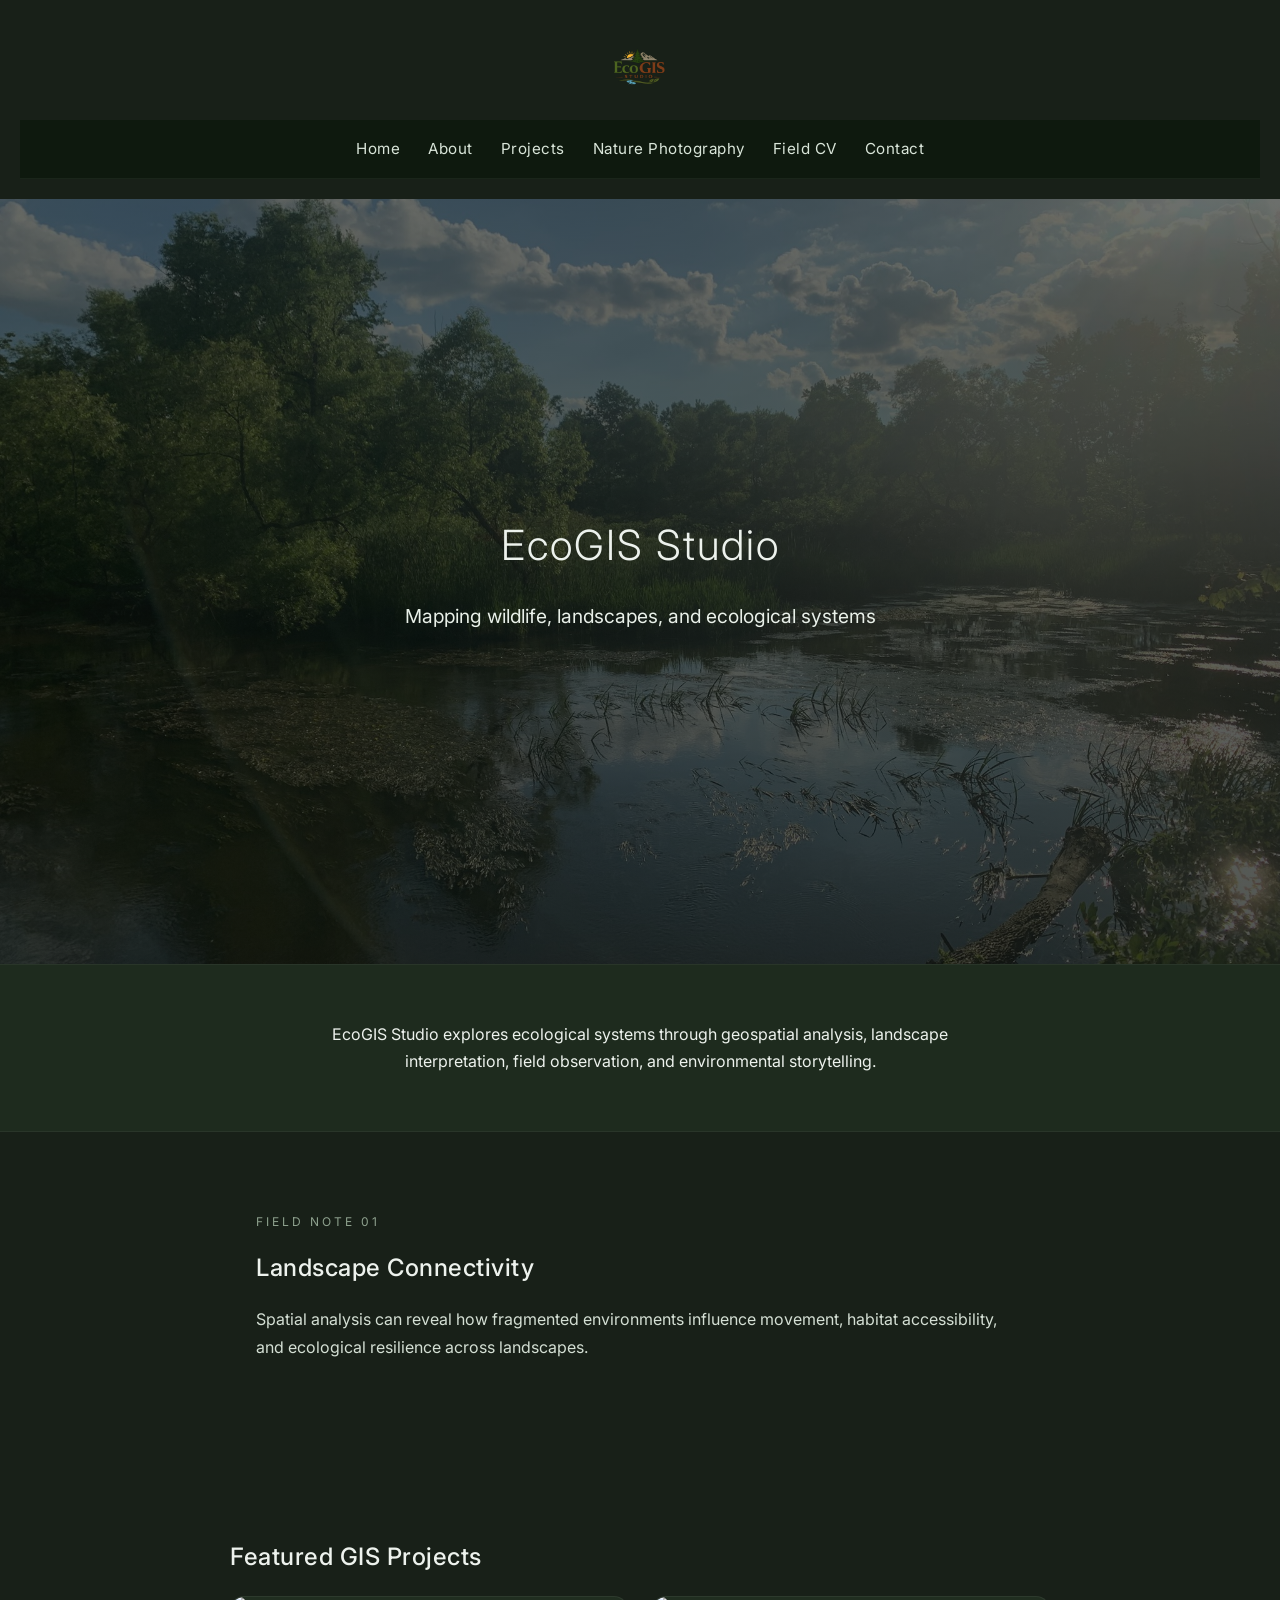
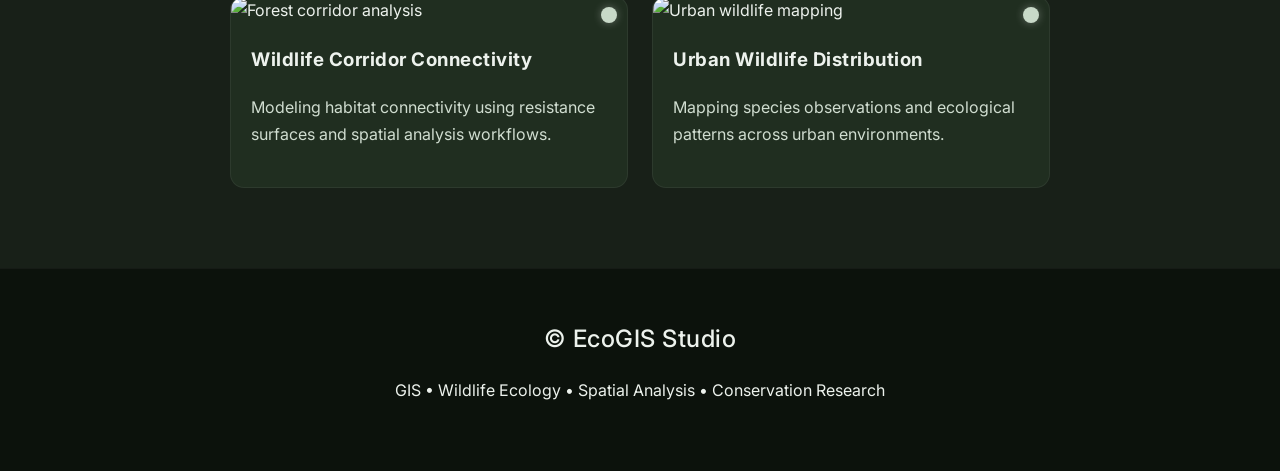
==== index.html @ 8c796510 "Update index.html" ====
<!DOCTYPE html>
  <meta charset="UTF-8">
  <meta name="viewport" content="width=device-width, initial-scale=1.0">
  <title>EcoGIS Studio | Victoria Carbone</title>

  <link rel="stylesheet" href="style.css">
  <link href="https://fonts.googleapis.com/css2?family=Inter:wght@300;400;500;600&display=swap" rel="stylesheet">
</head>

<body>

<header class="site-header">

  <!-- LOGO -->
 <div class="logo-image">
  <img src="images/EcoGIS Logo.png" alt="EcoGIS Studio Logo">
</div>

  <!-- NAVIGATION -->
  <nav class="nav">
    <a href="index.html">Home</a>
    <a href="about.html">About</a>
    <a href="projects.html">Projects</a>
    <a href="photography.html">Nature Photography</a>
    <a href="resume.html">Field CV</a>
    <a href="contact.html">Contact</a>
  </nav>

</header>

<!-- HERO -->
<section class="hero">

  <div class="hero-overlay">

    <div class="logo-text">
      EcoGIS <span>Studio</span>
    </div>

    <p class="tagline">
      Mapping wildlife, landscapes, and ecological systems
    </p>

  </div>

</section>

<!-- MISSION -->
<section class="mission-banner reveal">

  <p>
    EcoGIS Studio explores ecological systems through geospatial analysis,
    landscape interpretation, field observation, and environmental storytelling.
  </p>

</section>

<!-- FIELD NOTES -->
<section class="field-journal reveal">

  <div class="journal-label">FIELD NOTE 01</div>

  <h2>Landscape Connectivity</h2>

  <p>
    Spatial analysis can reveal how fragmented environments influence movement,
    habitat accessibility, and ecological resilience across landscapes.
  </p>

</section>

<!-- PROJECTS -->
<section class="section reveal">

  <h2>Featured GIS Projects</h2>

  <div class="grid">

    <a href="corridor-analysis.html" class="project-link">

      <div class="card pinned-card">

        <img src="https://images.unsplash.com/photo-1506744038136-46273834b3fb"
             alt="Forest corridor analysis">

        <div class="pin"></div>

        <h3>Wildlife Corridor Connectivity</h3>

        <p>
          Modeling habitat connectivity using resistance surfaces and spatial analysis workflows.
        </p>

      </div>

    </a>

    <a href="urban-wildlife.html" class="project-link">

      <div class="card pinned-card">

        <img src="https://images.unsplash.com/photo-1441974231531-c6227db76b6e"
             alt="Urban wildlife mapping">

        <div class="pin"></div>

        <h3>Urban Wildlife Distribution</h3>

        <p>
          Mapping species observations and ecological patterns across urban environments.
        </p>

      </div>

    </a>

  </div>

</section>


<!-- FOOTER -->
<footer class="footer">

  <h2>© EcoGIS Studio</h2>

  <p>
    GIS • Wildlife Ecology • Spatial Analysis • Conservation Research
  </p>

</footer>

<!-- LIGHTBOX -->
<div id="lightbox" class="lightbox">
  <span class="lightbox-close">&times;</span>
  <img class="lightbox-img" src="" alt="Expanded view">
</div>
  
<script src="script.js"></script>

</body>
</html>
---- style.css ----
/* =====================================
   ECOGIS STUDIO V3
   FIELD JOURNAL AESTHETIC
   ===================================== */

body {
  margin: 0;
  font-family: "Inter", sans-serif;
  color: #edf2ed;
  line-height: 1.7;
  background: #182018;
  position: relative;
}

/* TOPO OVERLAY */
body::before {
  content: "";
  position: fixed;
  inset: 0;

  background-image:
    url("https://www.transparenttextures.com/patterns/topography.png"),
    url("https://www.transparenttextures.com/patterns/paper-fibers.png");

  opacity: 0.10;
  pointer-events: none;
  z-index: -1;
}

.site-header {
  text-align: center;
  padding: 20px;
}

.logo-image {
  display: flex;
  justify-content: center;
  align-items: center;
  margin: 10px 0;
}

.logo-image img {
  height: 80px;
  width: auto;
  display: block;
}

.logo-text {
  font-size: 2.6rem;
  letter-spacing: 2px;
  font-weight: 300;
}

.logo span {
  font-weight: 600;
  color: #b7d3b0;
}

/* TYPOGRAPHY */
h1, h2, h3 {
  letter-spacing: 0.5px;
  margin-top: 0; 
}

h1 {
  font-weight: 600;
}

h2 {
  font-weight: 500;
  margin-bottom: 18px;
}

/* NAVIGATION */
.nav {
  position: sticky;
  top: 0;
  z-index: 1000;

  display: flex;
  justify-content: center;
  gap: 28px;

  padding: 16px;

  background: rgba(15, 25, 15, 0.92);
  backdrop-filter: blur(8px);

  border-bottom: 1px solid rgba(255,255,255,0.05);
}

.nav a {
  text-decoration: none;
  color: #d9e5d9;
  font-size: 0.95rem;
  letter-spacing: 0.5px;
}

.nav a:hover {
  color: #b7d3b0;
}

/* HERO */
.hero {
  height: 85vh;

  background:
    linear-gradient(rgba(10,15,10,0.6), rgba(10,15,10,0.7)),
    url('images/background-scenery.JPEG') center/cover no-repeat;

  display: flex;
  align-items: center;
  justify-content: center;
  text-align: center;
}

.hero-overlay {
  max-width: 800px;
  padding: 30px;
}

.tagline {
  font-size: 1.2rem;
  color: #e9f0e9;
}

.subtag {
  color: #aebdae;
  font-size: 0.95rem;
  margin-top: 12px;
}

/* MISSION */
.mission-banner {
  background: rgba(35,50,35,0.65);
  padding: 40px 22%;
  text-align: center;

  border-top: 1px solid rgba(255,255,255,0.05);
  border-bottom: 1px solid rgba(255,255,255,0.05);
  }

/* FIELD JOURNAL */
.field-journal {
  padding: 80px 20%;
  position: relative;
}

.journal-label {
  color: #8ea18e;
  letter-spacing: 3px;
  font-size: 0.75rem;
  margin-bottom: 15px;
}

.field-journal p {
  color: #d4dfd4;
  max-width: 800px;
}

/* SECTIONS */
.section,
.gallery-section {
  padding: 80px 18%;
}

.gallery-overlay h3 {
  margin-bottom: 10px;
  font-size: 1.2rem;
}

.gallery-overlay p {
  font-size: 0.95rem;
  line-height: 1.5;
  max-width: 260px;
}

/* GRID */
.grid {
  display: grid;
  grid-template-columns: repeat(auto-fit, minmax(280px, 1fr));
  gap: 24px;
}

/* PROJECT CARDS */
.project-link {
  text-decoration: none;
  color: inherit;
}

.pinned-card {
  position: relative;
}

.pin {
  position: absolute;
  width: 16px;
  height: 16px;
  border-radius: 50%;

  background: #c8d9c8;

  top: 10px;
  right: 10px;

  box-shadow: 0 0 8px rgba(255,255,255,0.3);
}

.card {
  background: rgba(34,48,34,0.92);
  border: 1px solid rgba(255,255,255,0.06);
  border-radius: 14px;
  overflow: hidden;

  transition:
    transform 0.3s ease,
    box-shadow 0.3s ease;
}

.card:hover {
  transform: translateY(-6px);
  box-shadow: 0 10px 25px rgba(0,0,0,0.25);
}

.card img {
  width: 100%;
  height: 220px;
  object-fit: cover;
  
  transition: transform 0.4s ease;
}

.card:hover img {
  transform: scale(1.04);
}

.card h3,
.card p {
  padding-left: 20px;
  padding-right: 20px;
}

.card h3 {
  margin-top: 20px;
}

.card p {
  padding-bottom: 22px;
  color: #d0ddd0;
}

/* STORYMAP */
.storymap-frame {
  background: rgba(34,48,34,0.9);
  padding: 18px;
  border-radius: 14px;
  border: 1px solid rgba(255,255,255,0.05);
}

.storymap-frame iframe {
  border-radius: 10px;
}

/* GALLERY */
.gallery-item {
  position: relative;
  display: block;
  border-radius: 12px;
  overflow: hidden;
  text-decoration: none;
  color: white;
  box-shadow: 0 4px 16px rgba(0,0,0,0.15);
  transition: transform 0.2s ease;
}

.gallery-item:hover {
  transform: translateY(-4px);
}

.gallery-item img {
  width: 100%;
  height: 250px;
  object-fit: cover;
  display: block;
}

.gallery-overlay {
  position: absolute;
  bottom: 0;
  left: 0;
  right: 0;

  background: linear-gradient(
    to top,
    rgba(0,0,0,0.85),
    rgba(0,0,0,0.2),
    transparent
  );

  padding: 16px;
}

.gallery-overlay h3 {
  margin: 0 0 6px;
  font-size: 1.1rem;
}

.gallery-overlay p {
  margin: 0;
  font-size: 0.9rem;
  opacity: 0.9;
}

.gallery-tag {
  position: absolute;
  top: 12px;
  left: 12px;
  background: rgba(0,0,0,0.6);
  color: white;
  padding: 4px 8px;
  border-radius: 6px;
  font-size: 0.75rem;
  z-index: 2;
}

.photo-grid {
  display: grid;
  grid-template-columns: repeat(auto-fit, minmax(220px, 1fr));
  gap: 12px;
}

.photo-grid img {
  width: 100%;
  height: 220px;
  object-fit: cover;
  border-radius: 10px;
}

.carousel-wrapper {
  position: relative;
  display: flex;
  align-items: center;
}

.carousel {
  display: flex;
  overflow-x: auto;
  scroll-behavior: smooth;
  gap: 10px;
  padding: 10px;
}

.carousel img {
  flex: 0 0 auto;
  width: 300px;
  height: 220px;
  object-fit: cover;
  border-radius: 10px;
}

.carousel::-webkit-scrollbar {
  display: none;
}

.carousel-btn {
  background: rgba(0,0,0,0.5);
  color: white;
  border: none;
  font-size: 24px;
  cursor: pointer;
  padding: 10px;
  border-radius: 50%;
}

.lightbox {
  position: fixed;
  top: 0;
  left: 0;

  width: 100%;
  height: 100%;

  background: rgba(0,0,0,0.85);

  display: none;
  align-items: center;
  justify-content: center;

  z-index: 9999;
}

.lightbox.active {
  display: flex;
}

.lightbox-img {
  max-width: 90%;
  max-height: 85%;
  border-radius: 10px;
  box-shadow: 0 10px 30px rgba(0,0,0,0.5);
}

.lightbox-close {
  position: absolute;
  top: 20px;
  right: 30px;

  font-size: 32px;
  color: white;
  cursor: pointer;

  user-select: none;
}

/* FOOTER */
.footer {
  padding: 50px;
  text-align: center;
  background: rgba(12,18,12,0.95);
  border-top: 1px solid rgba(255,255,255,0.04);
}

/* REVEAL ANIMATIONS */
.reveal {
  opacity: 0;
  transform: translateY(40px);
  transition:
    opacity 0.9s ease,
    transform 0.9s ease;
}

.reveal.active {
  opacity: 1;
  transform: translateY(0);
}

/* RESPONSIVE */
@media (max-width: 900px) {

  .section,
  .gallery-section,
  .field-journal {
    padding: 60px 10%;
  }

  .mission-banner {
    padding: 35px 10%;
  }

  .logo-main {
    font-size: 2.3rem;
  }

  .hero {
    height: 75vh;
  }
}

@media (max-width: 600px) {

  .nav {
    flex-wrap: wrap;
    gap: 12px;
  }

  .logo-wrap {
    flex-direction: column;
  }

  .logo-main {
    font-size: 2rem;
  }

  .section,
  .gallery-section,
  .field-journal {
    padding: 50px 7%;
  }

  .hero {
    height: 70vh;
  }

  .gallery-item img,
  .card img {
    height: 220px;
  }
}
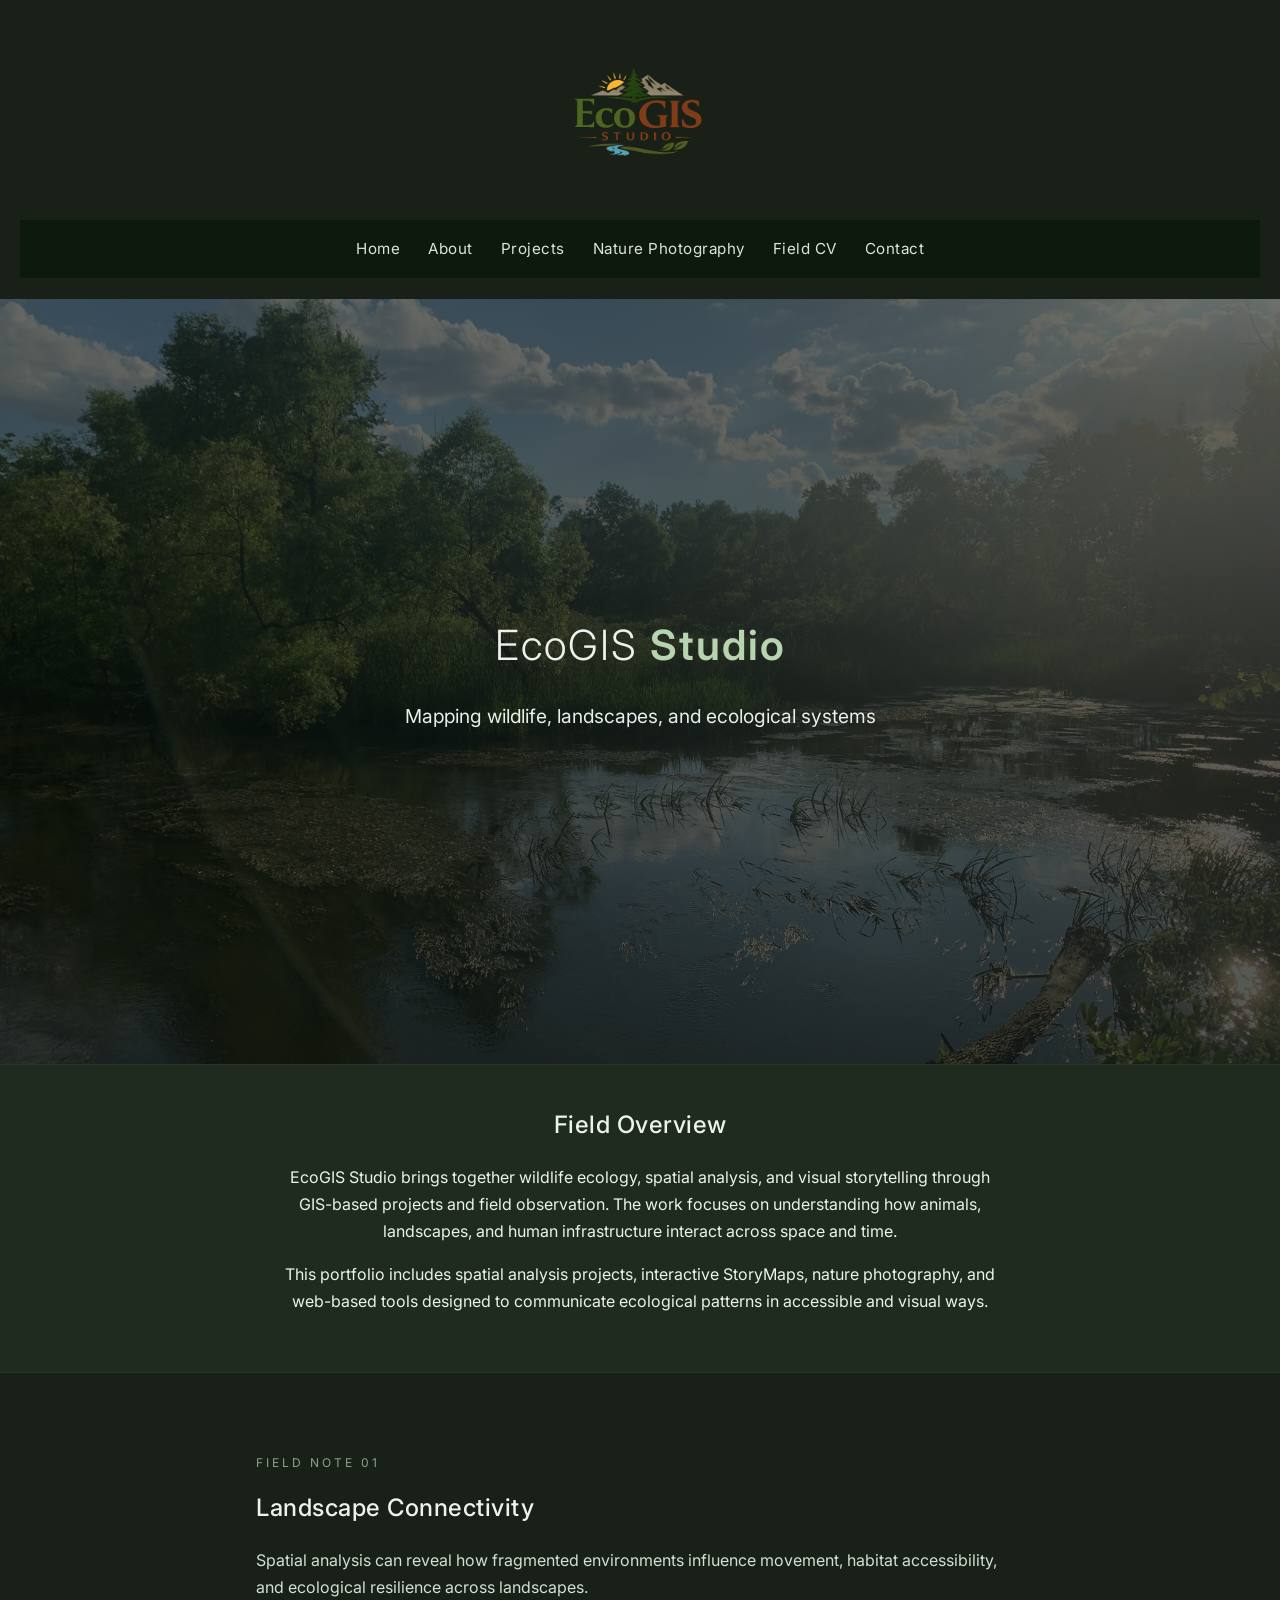
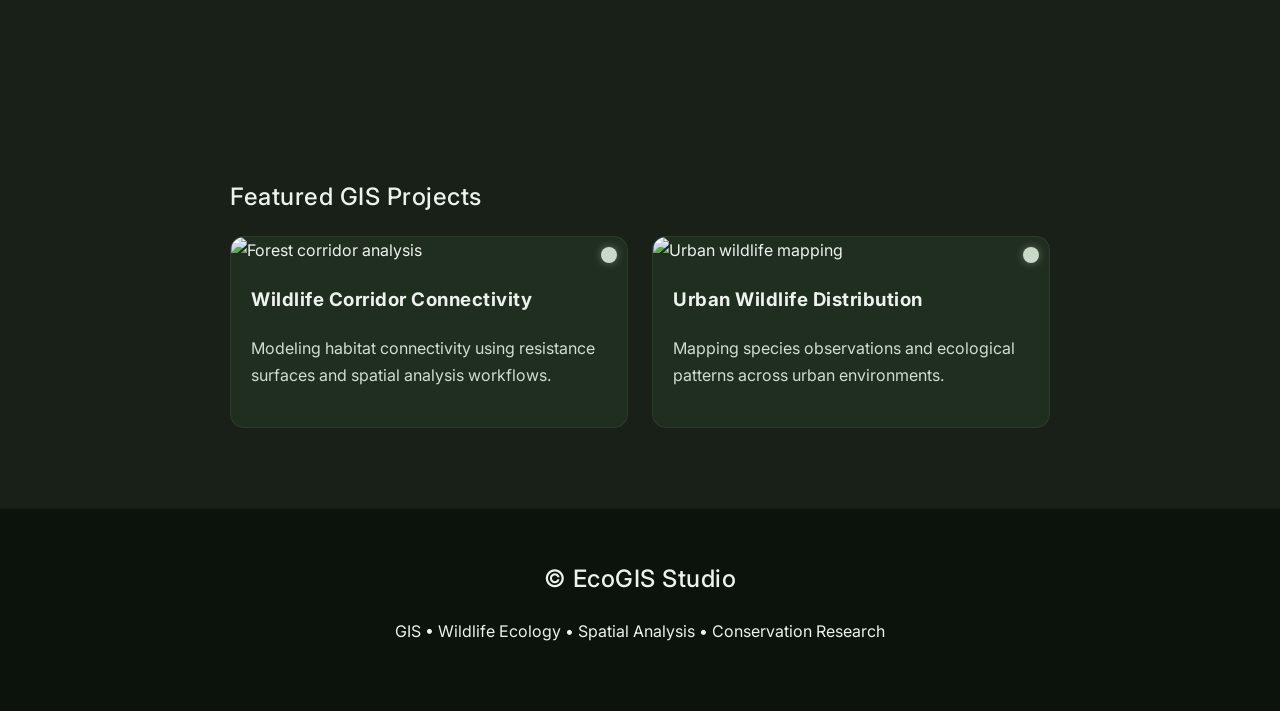
==== commit 34264576: "Update index.html" ====
--- a/index.html
+++ b/index.html
@@ -48,9 +48,14 @@
 <!-- MISSION -->
 <section class="mission-banner reveal">
 
-  <p>
-    EcoGIS Studio explores ecological systems through geospatial analysis,
-    landscape interpretation, field observation, and environmental storytelling.
+  <h2>Field Overview</h2>
+
+  <p class="page-intro">
+    EcoGIS Studio brings together wildlife ecology, spatial analysis, and visual storytelling through GIS-based projects and field observation. The work focuses on understanding how animals, landscapes, and human infrastructure interact across space and time.
+  </p>
+
+  <p class="page-intro">
+    This portfolio includes spatial analysis projects, interactive StoryMaps, nature photography, and web-based tools designed to communicate ecological patterns in accessible and visual ways.
   </p>
 
 </section>
--- a/style.css
+++ b/style.css
@@ -36,13 +36,16 @@
   display: flex;
   justify-content: center;
   align-items: center;
-  margin: 10px 0;
+  margin: 0;
+  padding: 0;
 }
 
 .logo-image img {
-  height: 80px;
+  height: 200px;
   width: auto;
   display: block;
+  margin: 0;
+  padding: 0;
 }
 
 .logo-text {
@@ -51,7 +54,7 @@
   font-weight: 300;
 }
 
-.logo span {
+.logo-text span {
   font-weight: 600;
   color: #b7d3b0;
 }
@@ -122,12 +125,6 @@
 .tagline {
   font-size: 1.2rem;
   color: #e9f0e9;
-}
-
-.subtag {
-  color: #aebdae;
-  font-size: 0.95rem;
-  margin-top: 12px;
 }
 
 /* MISSION */
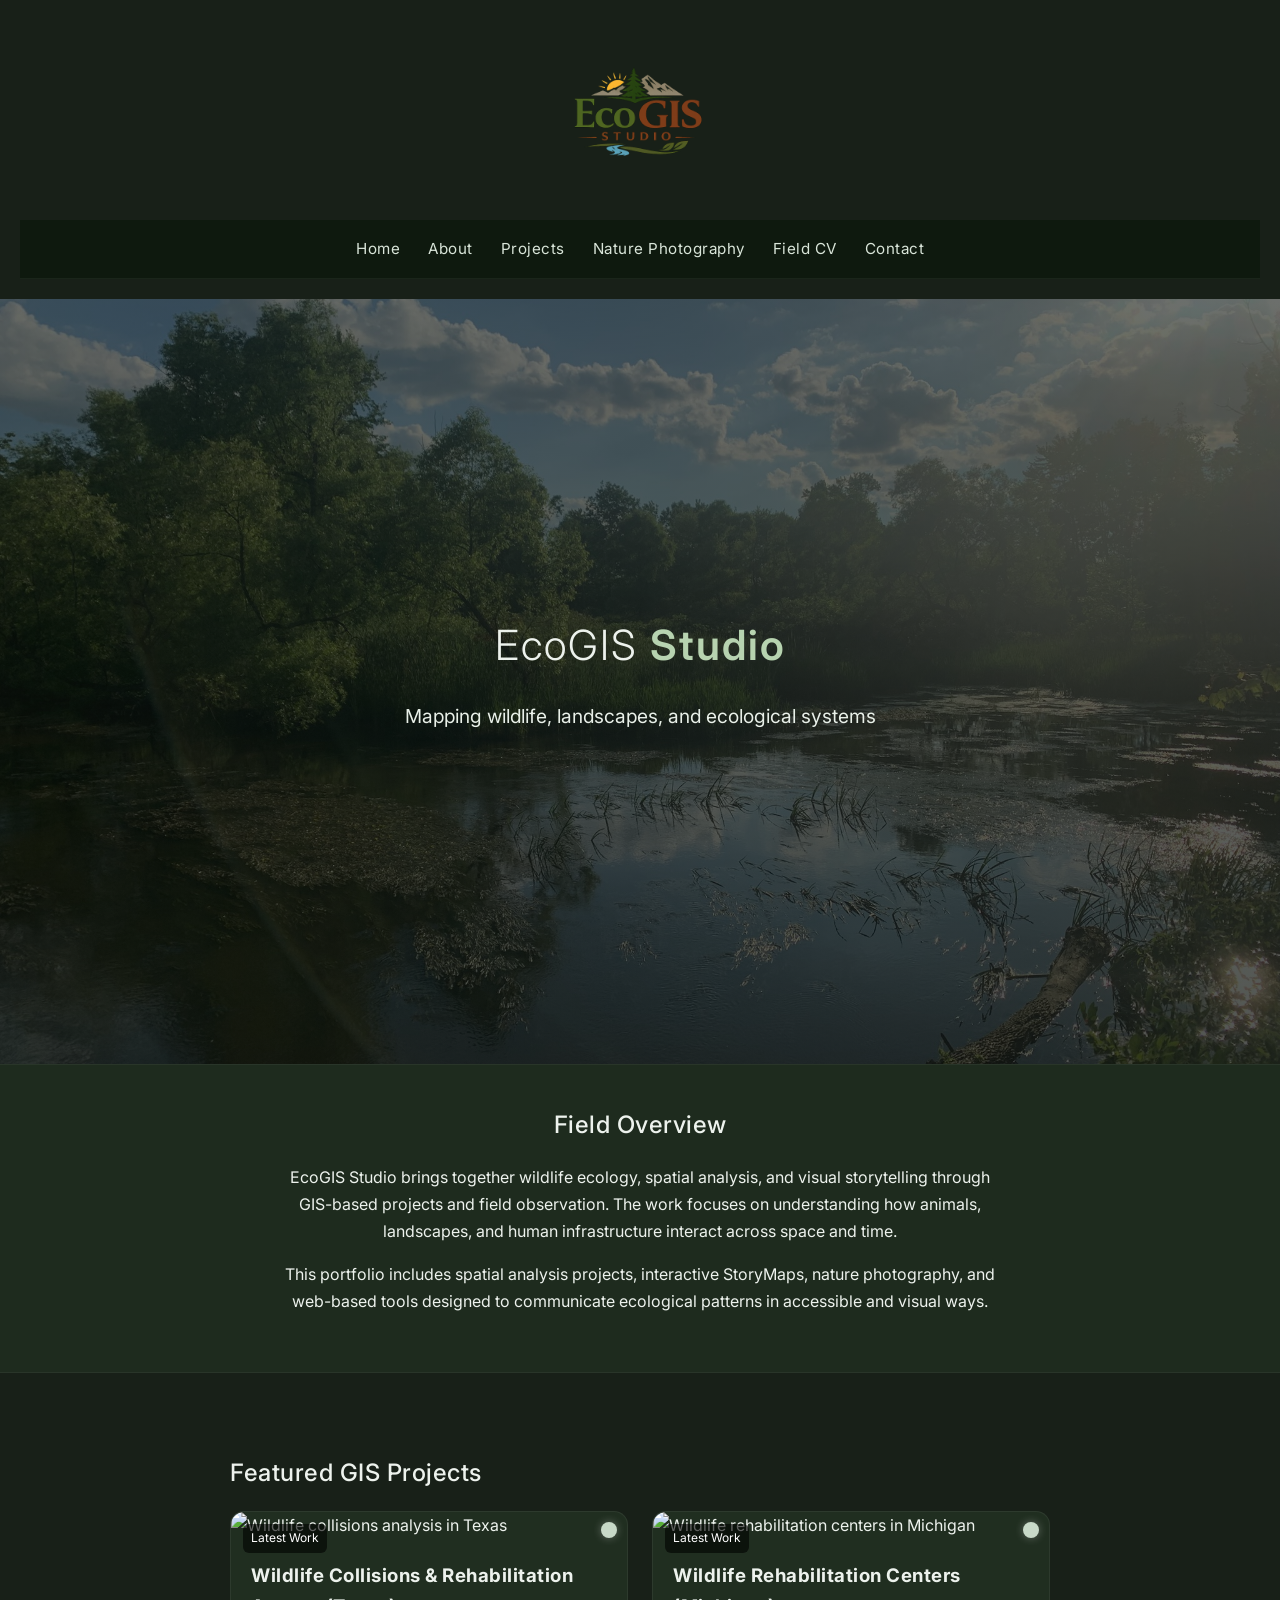
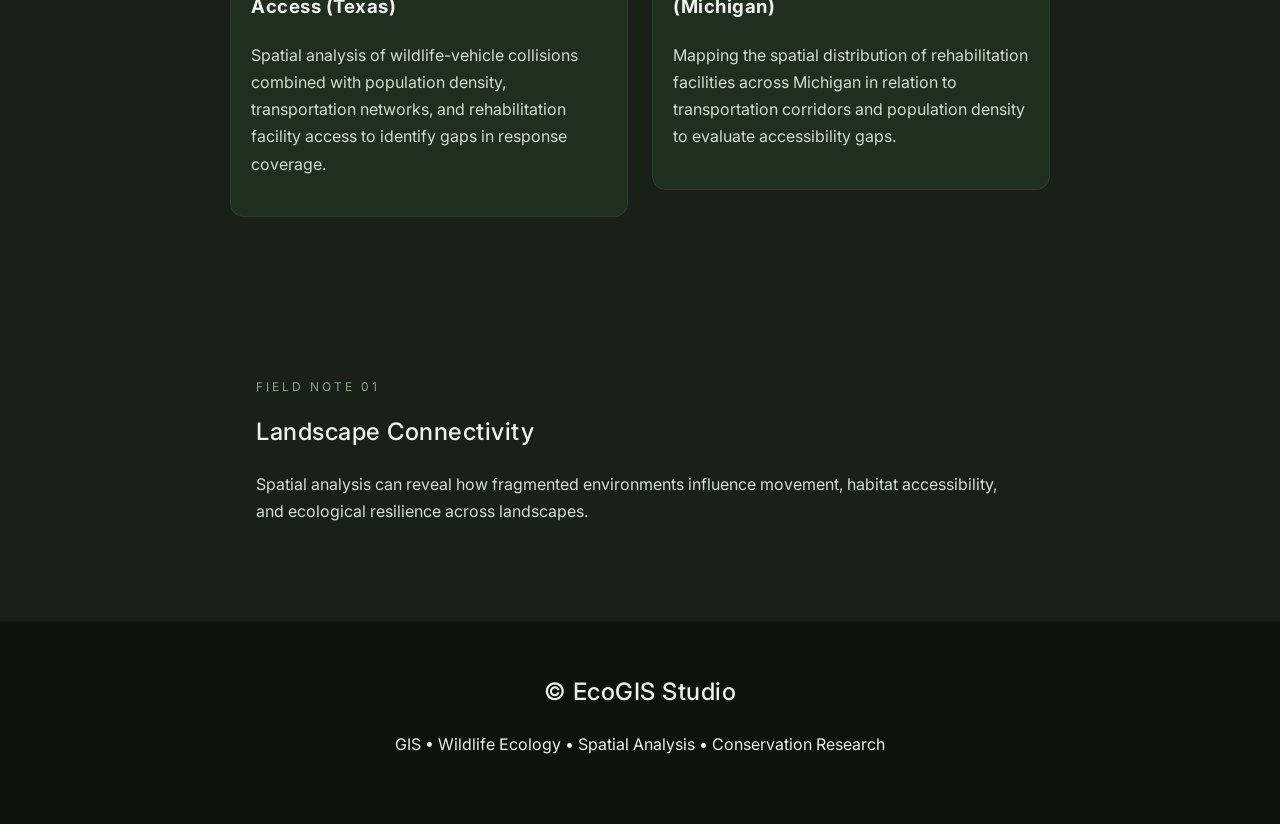
==== commit 0790ec0e: "Update index.html" ====
--- a/index.html
+++ b/index.html
@@ -60,6 +60,63 @@
 
 </section>
 
+<!-- PROJECTS -->
+<section class="section reveal">
+
+  <h2>Featured GIS Projects</h2>
+
+  <div class="grid">
+
+    <!-- TEXAS WILDLIFE COLLISIONS -->
+    <a href="texas-wildlife-collisions.html" class="project-link">
+
+      <div class="card pinned-card">
+
+        <img src="images/texas-collisions-thumb.jpg"
+             alt="Wildlife collisions analysis in Texas">
+
+        <div class="gallery-tag">Latest Work</div>
+
+        <div class="pin"></div>
+
+        <h3>Wildlife Collisions & Rehabilitation Access (Texas)</h3>
+
+        <p>
+          Spatial analysis of wildlife-vehicle collisions combined with population density,
+          transportation networks, and rehabilitation facility access to identify gaps in response coverage.
+        </p>
+
+      </div>
+
+    </a>
+
+    <!-- MICHIGAN REHAB CENTERS -->
+    <a href="michigan-wildlife-rehab.html" class="project-link">
+
+      <div class="card pinned-card">
+
+        <img src="images/michigan-rehab-thumb.jpg"
+             alt="Wildlife rehabilitation centers in Michigan">
+        
+        <div class="gallery-tag">Latest Work</div>
+
+        <div class="pin"></div>
+
+        <h3>Wildlife Rehabilitation Centers (Michigan)</h3>
+
+        <p>
+          Mapping the spatial distribution of rehabilitation facilities across Michigan
+          in relation to transportation corridors and population density to evaluate accessibility gaps.
+        </p>
+
+      </div>
+
+    </a>
+
+  </div>
+
+</section>
+
 <!-- FIELD NOTES -->
 <section class="field-journal reveal">
 
@@ -73,56 +130,6 @@
   </p>
 
 </section>
-
-<!-- PROJECTS -->
-<section class="section reveal">
-
-  <h2>Featured GIS Projects</h2>
-
-  <div class="grid">
-
-    <a href="corridor-analysis.html" class="project-link">
-
-      <div class="card pinned-card">
-
-        <img src="https://images.unsplash.com/photo-1506744038136-46273834b3fb"
-             alt="Forest corridor analysis">
-
-        <div class="pin"></div>
-
-        <h3>Wildlife Corridor Connectivity</h3>
-
-        <p>
-          Modeling habitat connectivity using resistance surfaces and spatial analysis workflows.
-        </p>
-
-      </div>
-
-    </a>
-
-    <a href="urban-wildlife.html" class="project-link">
-
-      <div class="card pinned-card">
-
-        <img src="https://images.unsplash.com/photo-1441974231531-c6227db76b6e"
-             alt="Urban wildlife mapping">
-
-        <div class="pin"></div>
-
-        <h3>Urban Wildlife Distribution</h3>
-
-        <p>
-          Mapping species observations and ecological patterns across urban environments.
-        </p>
-
-      </div>
-
-    </a>
-
-  </div>
-
-</section>
-
 
 <!-- FOOTER -->
 <footer class="footer">
--- a/style.css
+++ b/style.css
@@ -369,6 +369,29 @@
   border-radius: 50%;
 }
 
+.contact-card {
+  max-width: 700px;
+  margin: 0 auto;
+
+  background: rgba(34,48,34,0.85);
+
+  border: 1px solid rgba(255,255,255,0.06);
+  border-radius: 14px;
+
+  padding: 30px;
+
+  text-align: center;
+}
+
+.contact-card a {
+  color: #b7d3b0;
+  text-decoration: none;
+}
+
+.contact-card a:hover {
+  color: #dcead8;
+}
+
 .lightbox {
   position: fixed;
   top: 0;
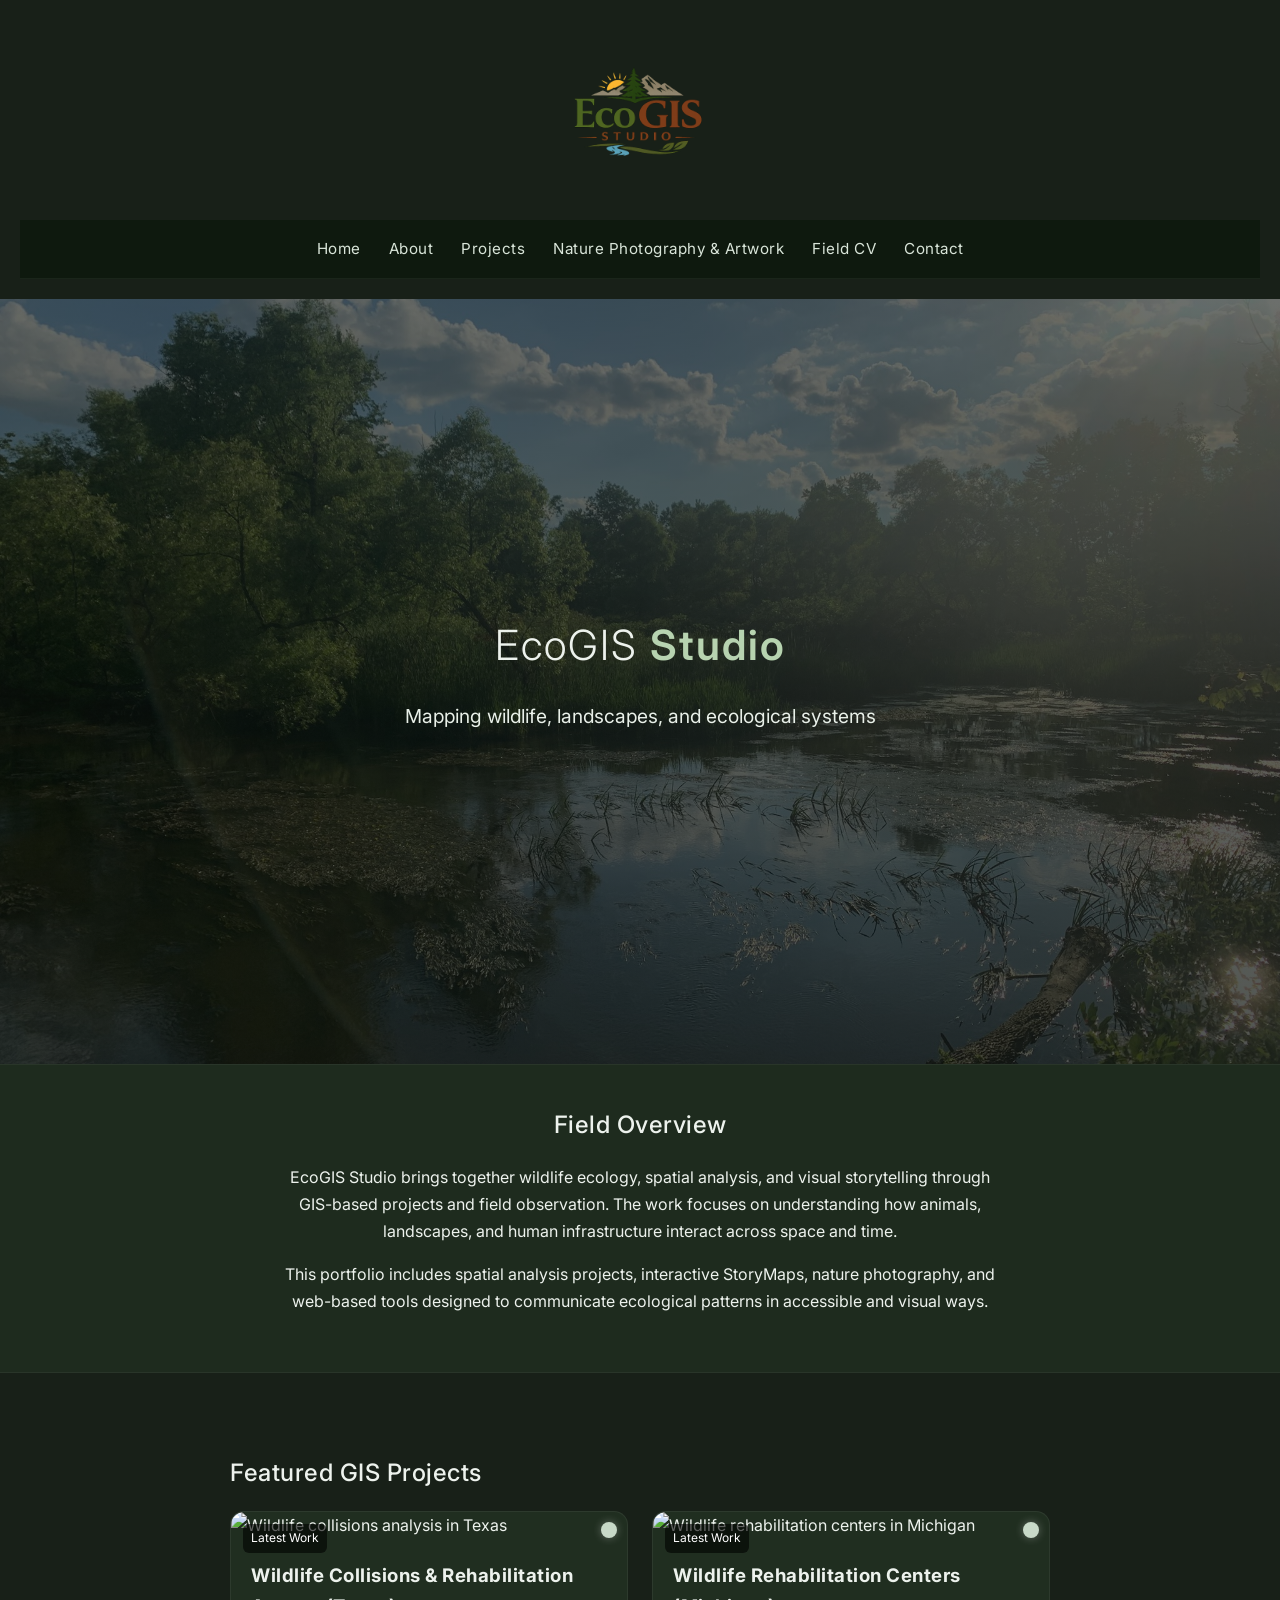
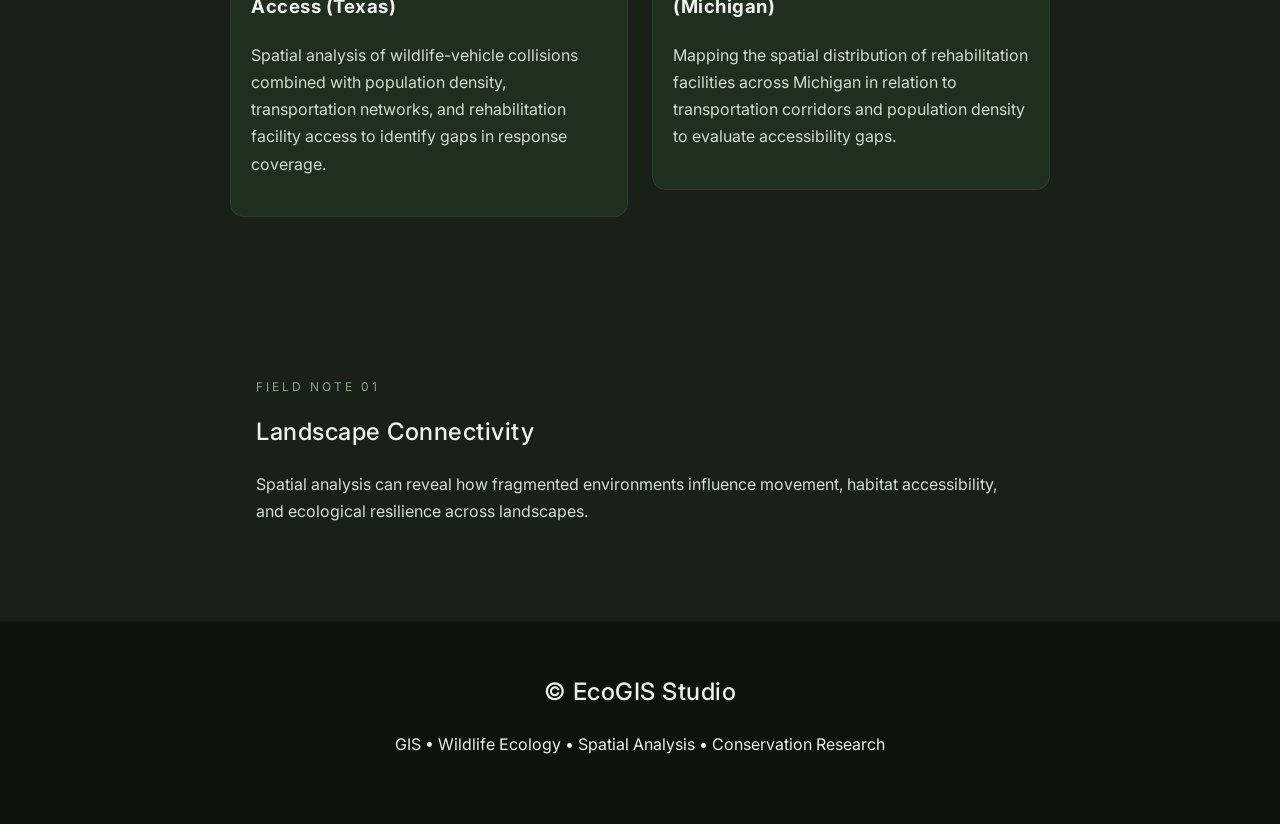
==== commit 364ff713: "Update index.html" ====
--- a/index.html
+++ b/index.html
@@ -21,7 +21,7 @@
     <a href="index.html">Home</a>
     <a href="about.html">About</a>
     <a href="projects.html">Projects</a>
-    <a href="photography.html">Nature Photography</a>
+    <a href="photography-art.html">Nature Photography & Artwork</a>
     <a href="resume.html">Field CV</a>
     <a href="contact.html">Contact</a>
   </nav>
--- a/style.css
+++ b/style.css
@@ -172,6 +172,40 @@
   max-width: 260px;
 }
 
+
+.about-intro {
+  display: flex;
+  justify-content: center;
+  margin-top: 40px;
+}
+
+.about-photo img {
+  width: 220px;
+  height: 220px;
+  object-fit: cover;
+  border-radius: 50%;
+
+  border: 2px solid rgba(183, 211, 176, 0.5);
+  box-shadow: 0 10px 25px rgba(0,0,0,0.4);
+}
+
+.profile-layout {
+  display: flex;
+  justify-content: center;
+  gap: 60px;
+  padding: 40px 18%;
+}
+
+.profile-text {
+  max-width: 800px;
+}
+
+@media (max-width: 900px) {
+  .profile-layout {
+    flex-direction: column;
+    padding: 40px 10%;
+  }
+}
 /* GRID */
 .grid {
   display: grid;
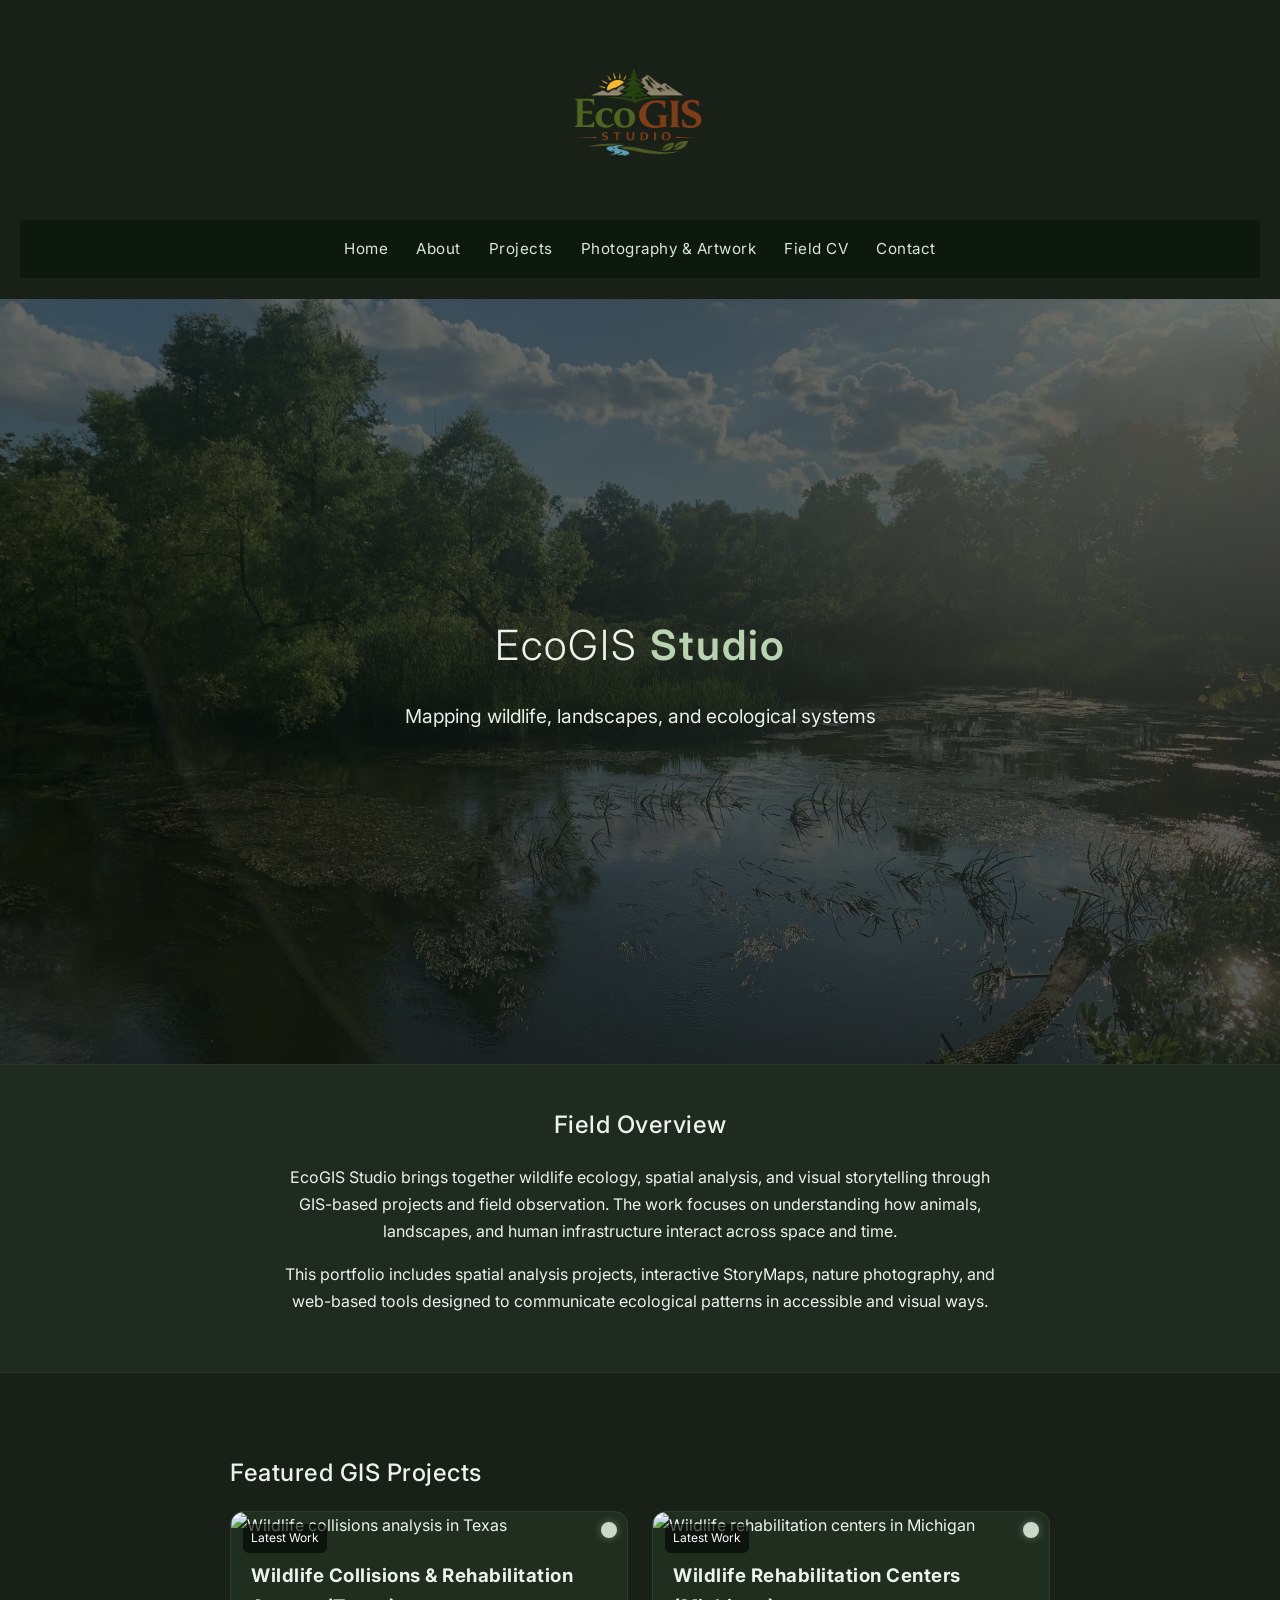
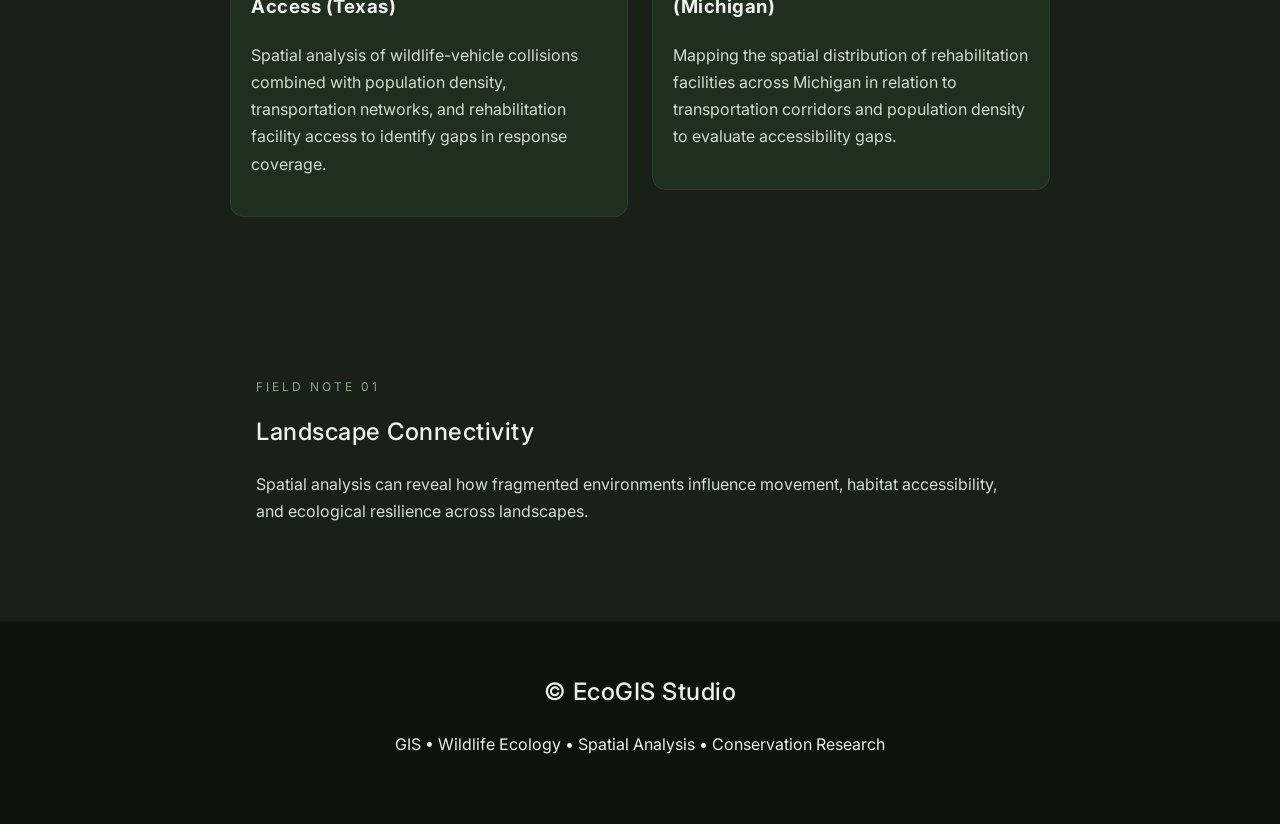
==== commit 3feaa7bf: "Update index.html" ====
--- a/index.html
+++ b/index.html
@@ -21,7 +21,7 @@
     <a href="index.html">Home</a>
     <a href="about.html">About</a>
     <a href="projects.html">Projects</a>
-    <a href="photography-art.html">Nature Photography & Artwork</a>
+    <a href="photography-art.html">Photography & Artwork</a>
     <a href="resume.html">Field CV</a>
     <a href="contact.html">Contact</a>
   </nav>
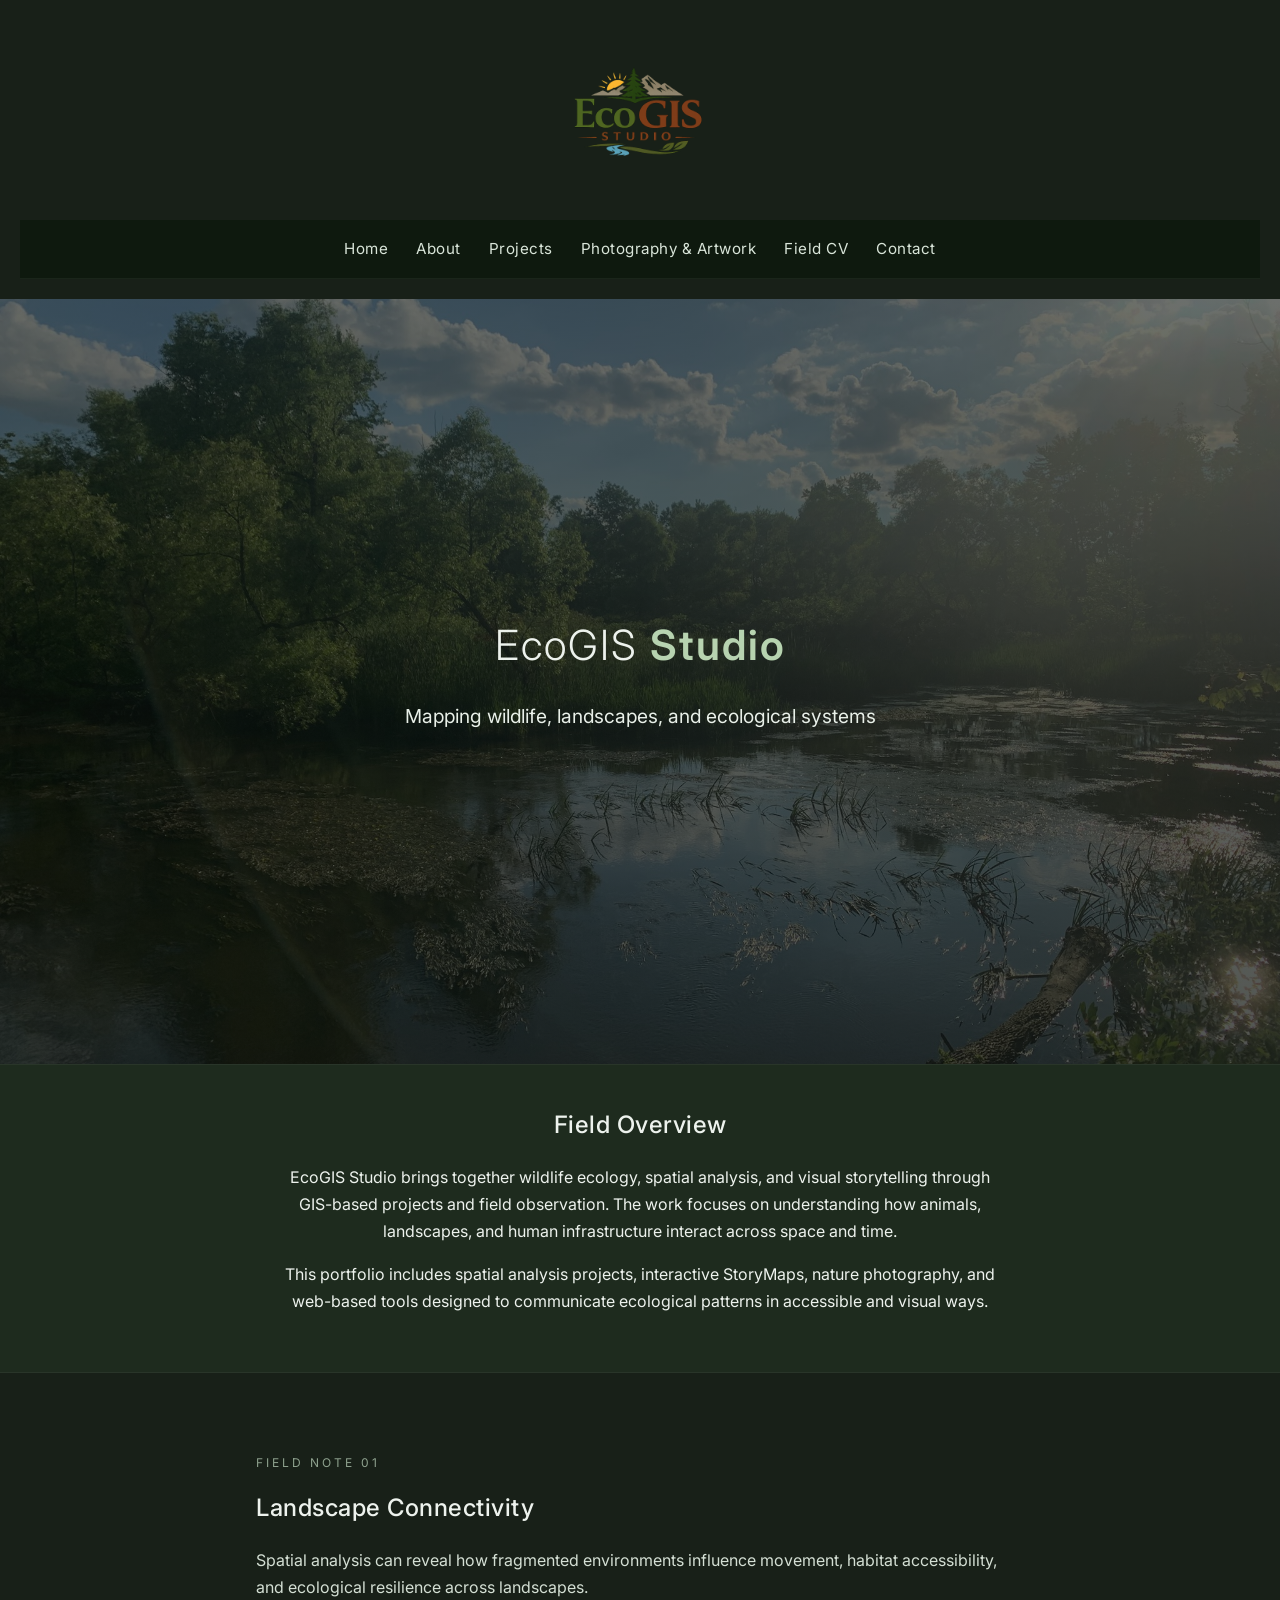
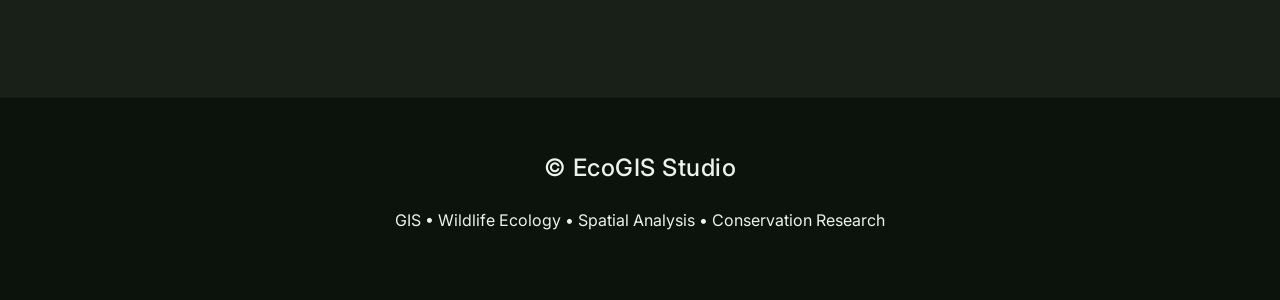
==== commit 69eed37e: "Update index.html" ====
--- a/index.html
+++ b/index.html
@@ -59,15 +59,15 @@
   </p>
 
 </section>
-
-<!-- PROJECTS -->
+  
+<!-- PROJECTS
 <section class="section reveal">
 
   <h2>Featured GIS Projects</h2>
 
   <div class="grid">
 
-    <!-- TEXAS WILDLIFE COLLISIONS -->
+    <!-- TEXAS WILDLIFE COLLISIONS
     <a href="texas-wildlife-collisions.html" class="project-link">
 
       <div class="card pinned-card">
@@ -90,7 +90,7 @@
 
     </a>
 
-    <!-- MICHIGAN REHAB CENTERS -->
+    <!-- MICHIGAN REHAB CENTERS
     <a href="michigan-wildlife-rehab.html" class="project-link">
 
       <div class="card pinned-card">
@@ -115,7 +115,7 @@
 
   </div>
 
-</section>
+</section> -->
 
 <!-- FIELD NOTES -->
 <section class="field-journal reveal">
--- a/style.css
+++ b/style.css
@@ -137,6 +137,33 @@
   border-bottom: 1px solid rgba(255,255,255,0.05);
   }
 
+/* ABOUT RESEARCHER */
+
+.researcher-profile {
+  display: flex;
+  align-items: flex-start;
+  gap: 40px;
+
+  max-width: 1100px;
+  margin: 0 auto;
+}
+
+.researcher-photo img {
+  width: 300px;
+  max-width: 100%;
+  height: auto;
+
+  border-radius: 12px;
+
+  border: 1px solid rgba(255,255,255,0.08);
+
+  box-shadow: 0 8px 20px rgba(0,0,0,0.25);
+}
+
+.researcher-text {
+  flex: 1;
+}
+
 /* FIELD JOURNAL */
 .field-journal {
   padding: 80px 20%;
@@ -290,6 +317,42 @@
 
 .storymap-frame iframe {
   border-radius: 10px;
+}
+
+
+.story-container {
+  max-width: 750px;
+  margin: 0 auto;
+  line-height: 1.8;
+  font-family: "Georgia", serif;
+}
+
+.story-title {
+  font-size: 2.2rem;
+  margin-bottom: 2rem;
+  text-align: center;
+  letter-spacing: 0.5px;
+}
+
+.story-reflection p {
+  margin-bottom: 1.2rem;
+  font-size: 1.05rem;
+}
+
+.story-reflection .emphasis {
+  font-weight: 600;
+  font-size: 1.15rem;
+  color: #cfe8d3;
+}
+
+.closing-line {
+  margin-top: 2.5rem;
+  font-weight: 600;
+  font-size: 1.2rem;
+  text-align: center;
+  color: #b7d6c0;
+  border-top: 1px solid rgba(255,255,255,0.1);
+  padding-top: 1.5rem;
 }
 
 /* GALLERY */
@@ -367,6 +430,36 @@
   border-radius: 10px;
 }
 
+.paired-observation {
+  text-align: center;
+  margin: 40px auto;
+}
+
+.paired-images {
+  display: flex;
+  justify-content: center;
+  gap: 20px;
+  margin-bottom: 15px;
+}
+
+.paired-images img {
+  width: 300px;
+  height: 220px;
+  object-fit: cover;
+
+  border-radius: 12px;
+
+  cursor: pointer;
+}
+
+.paired-caption h3 {
+  margin: 0 0 8px;
+}
+
+.paired-caption p {
+  margin: 4px 0;
+}
+
 .carousel-wrapper {
   position: relative;
   display: flex;
@@ -387,6 +480,28 @@
   height: 220px;
   object-fit: cover;
   border-radius: 10px;
+}
+
+.carousel-item {
+  flex: 0 0 auto;
+  width: 300px;
+}
+
+.carousel-item img {
+  width: 100%;
+  height: 220px;
+  object-fit: cover;
+  border-radius: 10px;
+}
+
+.photo-caption {
+  margin-top: 8px;
+  text-align: center;
+
+  font-size: 0.85rem;
+  line-height: 1.4;
+
+  color: #c9d6c9;
 }
 
 .carousel::-webkit-scrollbar {
@@ -403,6 +518,26 @@
   border-radius: 50%;
 }
 
+.lightbox-img {
+  max-width: 95vw;
+  max-height: 95vh;
+
+  width: auto;
+  height: auto;
+
+  object-fit: contain;
+
+  border-radius: 10px;
+}
+
+.carousel-item img {
+  cursor: pointer;
+}
+
+.carousel-item img:hover {
+  transform: scale(1.02);
+}
+
 .contact-card {
   max-width: 700px;
   margin: 0 auto;
@@ -538,5 +673,34 @@
   .gallery-item img,
   .card img {
     height: 220px;
-  }
-}
+     
+@media (max-width: 800px) {
+
+  .researcher-profile {
+    flex-direction: column;
+    align-items: center;
+    text-align: left;
+  }
+
+  .researcher-photo img {
+    width: 220px;
+    height: 220px;
+  }
+
+}
+  }
+}
+
+@media (max-width: 900px) {
+
+  .paired-photo {
+    flex-direction: column;
+  }
+
+  .paired-photo img {
+    width: 100%;
+    max-width: 400px;
+    height: auto;
+  }
+
+}
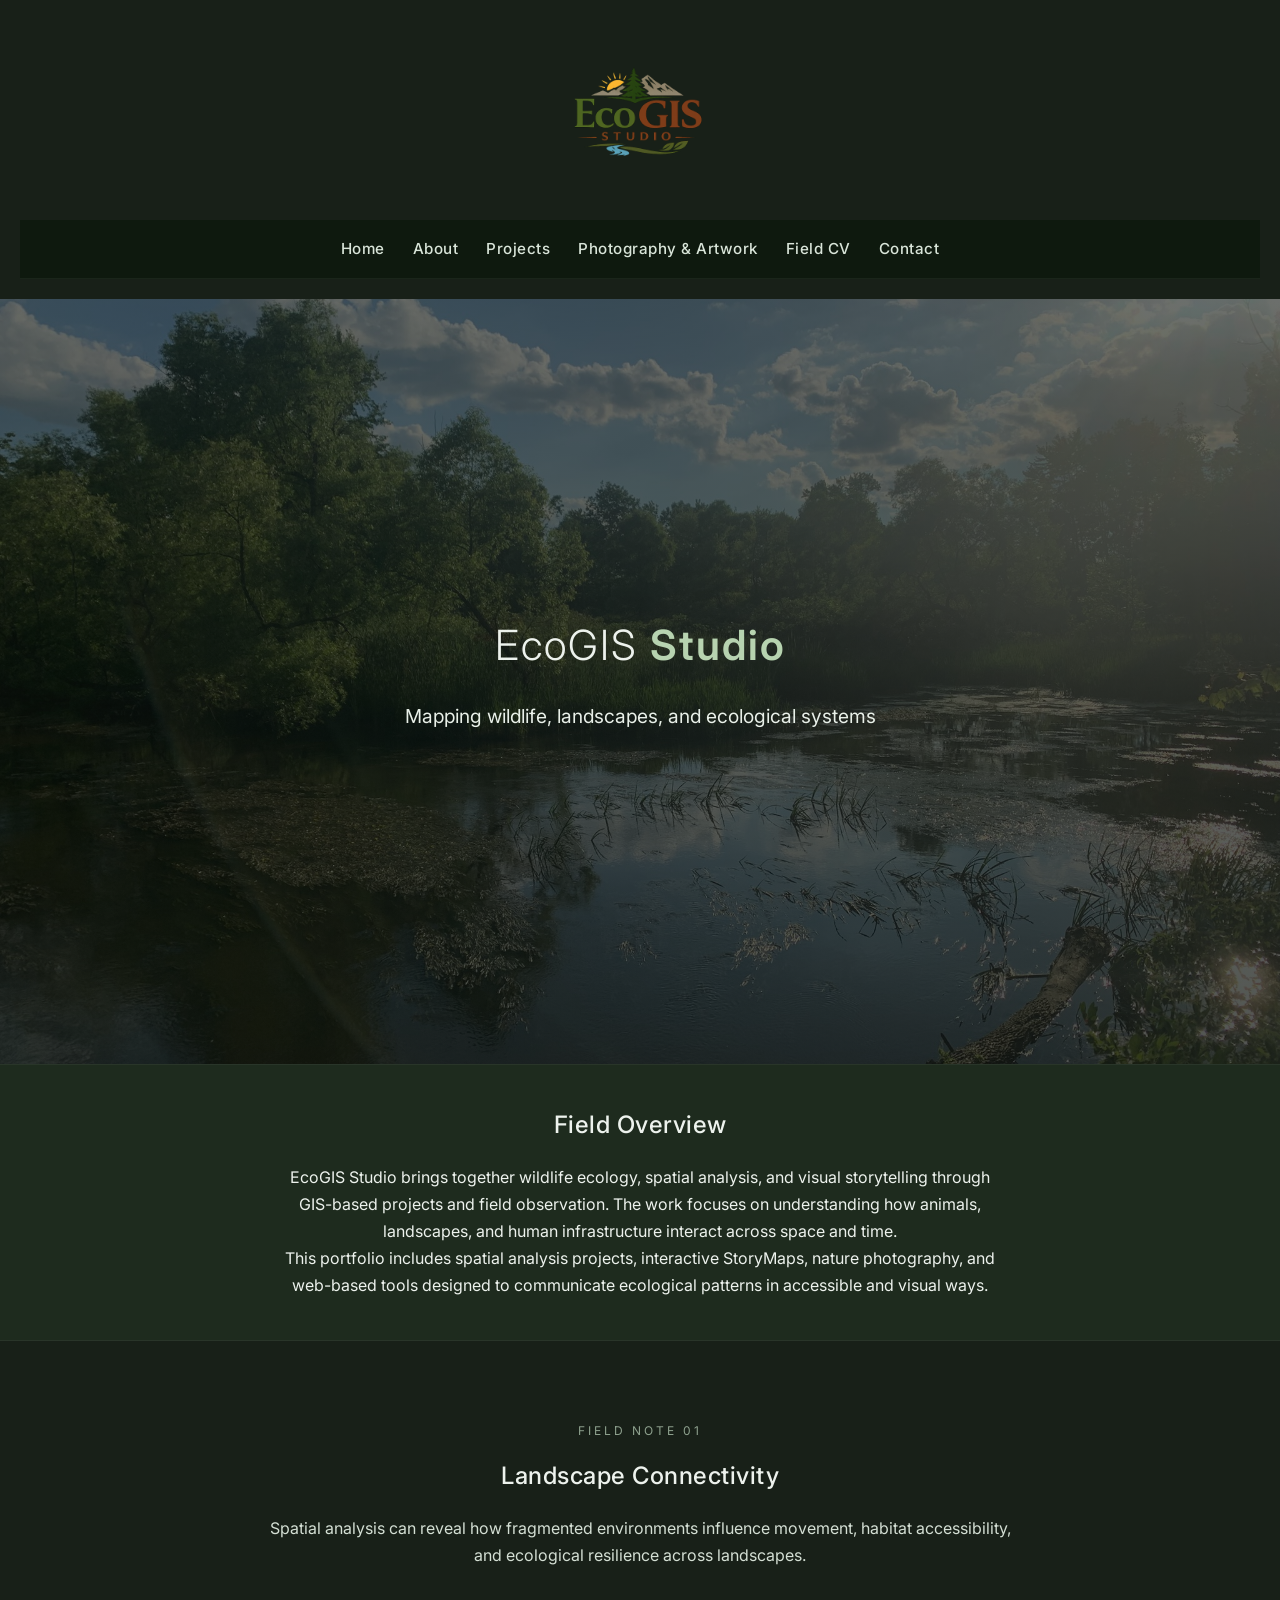
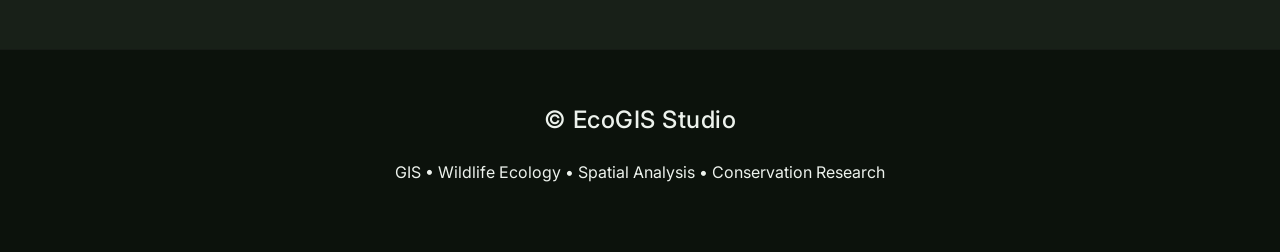
==== commit e25735fd: "Update index.html" ====
--- a/index.html
+++ b/index.html
@@ -1,4 +1,7 @@
 <!DOCTYPE html>
+<html lang="en">
+
+<head>
   <meta charset="UTF-8">
   <meta name="viewport" content="width=device-width, initial-scale=1.0">
   <title>EcoGIS Studio | Victoria Carbone</title>
--- a/style.css
+++ b/style.css
@@ -1,7 +1,28 @@
-/* =====================================
-   ECOGIS STUDIO V3
-   FIELD JOURNAL AESTHETIC
-   ===================================== */
+/*==================================================
+
+               ECOGIS STUDIO
+                 style.css
+
+TABLE OF CONTENTS
+
+1. Global
+2. Header
+3. Navigation
+4. Home
+5. About
+6. Projects
+7. Photography & Artwork
+8. Contact
+9. CV
+10. Footer
+11. Animations
+12. Responsive
+
+==================================================*/
+
+/*==================================================
+                    GLOBAL
+==================================================*/
 
 body {
   margin: 0;
@@ -27,6 +48,75 @@
   z-index: -1;
 }
 
+/* TYPOGRAPHY */
+h1, h2, h3 {
+  letter-spacing: 0.5px;
+  margin-top: 0; 
+}
+
+h1 {
+  font-weight: 600;
+}
+
+h2 {
+  font-weight: 500;
+  margin-bottom: 18px;
+}
+
+h3 {
+  font-weight: 400;
+}
+
+/* LINKS */
+
+p a,
+.section a,
+.field-journal a {
+  color: #b7d3b0;
+  font-weight: 500;
+}
+
+p a:hover,
+.section a:hover,
+.field-journal a:hover {
+  color: #d8ead4;
+  text-decoration: underline;
+}
+
+.tagline {
+  font-size: 1.2rem;
+  color: #e9f0e9;
+}
+
+/* SECTIONS */
+.section,
+.gallery-section {
+  padding: 80px 18%;
+}
+
+.section,
+.field-profile,
+.mission-banner,
+.field-journal,
+.gallery-section {
+    text-align: center;
+}
+
+.section p,
+.field-profile p,
+.mission-banner p,
+.field-journal p {
+
+    max-width: 900px;
+    margin: 0 auto;
+
+    text-align: center;
+}
+
+/*==================================================
+                  SITE HEADER
+==================================================*/
+
 .site-header {
   text-align: center;
   padding: 20px;
@@ -59,22 +149,10 @@
   color: #b7d3b0;
 }
 
-/* TYPOGRAPHY */
-h1, h2, h3 {
-  letter-spacing: 0.5px;
-  margin-top: 0; 
-}
-
-h1 {
-  font-weight: 600;
-}
-
-h2 {
-  font-weight: 500;
-  margin-bottom: 18px;
-}
-
-/* NAVIGATION */
+/*==================================================
+                  NAVIGATION
+==================================================*/
+
 .nav {
   position: sticky;
   top: 0;
@@ -93,15 +171,22 @@
 }
 
 .nav a {
-  text-decoration: none;
-  color: #d9e5d9;
-  font-size: 0.95rem;
-  letter-spacing: 0.5px;
+    font-family: "Inter", sans-serif;
+    font-size: 0.95rem;
+    font-weight: 500;
+    letter-spacing: 0.5px;
+
+    color: #d9e5d9;
+    text-decoration: none;
 }
 
 .nav a:hover {
   color: #b7d3b0;
 }
+
+/*==================================================
+                   HOME PAGE
+==================================================*/
 
 /* HERO */
 .hero {
@@ -120,11 +205,6 @@
 .hero-overlay {
   max-width: 800px;
   padding: 30px;
-}
-
-.tagline {
-  font-size: 1.2rem;
-  color: #e9f0e9;
 }
 
 /* MISSION */
@@ -137,33 +217,6 @@
   border-bottom: 1px solid rgba(255,255,255,0.05);
   }
 
-/* ABOUT RESEARCHER */
-
-.researcher-profile {
-  display: flex;
-  align-items: flex-start;
-  gap: 40px;
-
-  max-width: 1100px;
-  margin: 0 auto;
-}
-
-.researcher-photo img {
-  width: 300px;
-  max-width: 100%;
-  height: auto;
-
-  border-radius: 12px;
-
-  border: 1px solid rgba(255,255,255,0.08);
-
-  box-shadow: 0 8px 20px rgba(0,0,0,0.25);
-}
-
-.researcher-text {
-  flex: 1;
-}
-
 /* FIELD JOURNAL */
 .field-journal {
   padding: 80px 20%;
@@ -182,23 +235,35 @@
   max-width: 800px;
 }
 
-/* SECTIONS */
-.section,
-.gallery-section {
-  padding: 80px 18%;
-}
-
-.gallery-overlay h3 {
-  margin-bottom: 10px;
-  font-size: 1.2rem;
-}
-
-.gallery-overlay p {
-  font-size: 0.95rem;
-  line-height: 1.5;
-  max-width: 260px;
-}
-
+/*==================================================
+                  ABOUT PAGE
+==================================================*/
+
+/* ABOUT RESEARCHER */
+.researcher-profile {
+  display: flex;
+  align-items: flex-start;
+  gap: 40px;
+
+  max-width: 1100px;
+  margin: 0 auto;
+}
+
+.researcher-photo img {
+  width: 300px;
+  max-width: 100%;
+  height: auto;
+
+  border-radius: 12px;
+
+  border: 1px solid rgba(255,255,255,0.08);
+
+  box-shadow: 0 8px 20px rgba(0,0,0,0.25);
+}
+
+.researcher-text {
+  flex: 1;
+}
 
 .about-intro {
   display: flex;
@@ -227,41 +292,15 @@
   max-width: 800px;
 }
 
-@media (max-width: 900px) {
-  .profile-layout {
-    flex-direction: column;
-    padding: 40px 10%;
-  }
-}
+/*==================================================
+                PROJECTS PAGE
+==================================================*/
+
 /* GRID */
 .grid {
   display: grid;
   grid-template-columns: repeat(auto-fit, minmax(280px, 1fr));
   gap: 24px;
-}
-
-/* PROJECT CARDS */
-.project-link {
-  text-decoration: none;
-  color: inherit;
-}
-
-.pinned-card {
-  position: relative;
-}
-
-.pin {
-  position: absolute;
-  width: 16px;
-  height: 16px;
-  border-radius: 50%;
-
-  background: #c8d9c8;
-
-  top: 10px;
-  right: 10px;
-
-  box-shadow: 0 0 8px rgba(255,255,255,0.3);
 }
 
 .card {
@@ -305,6 +344,29 @@
 .card p {
   padding-bottom: 22px;
   color: #d0ddd0;
+}
+
+.project-link {
+  text-decoration: none;
+  color: inherit;
+}
+
+.pinned-card {
+  position: relative;
+}
+
+.pin {
+  position: absolute;
+  width: 16px;
+  height: 16px;
+  border-radius: 50%;
+
+  background: #c8d9c8;
+
+  top: 10px;
+  right: 10px;
+
+  box-shadow: 0 0 8px rgba(255,255,255,0.3);
 }
 
 /* STORYMAP */
@@ -379,30 +441,46 @@
 }
 
 .gallery-overlay {
-  position: absolute;
-  bottom: 0;
-  left: 0;
-  right: 0;
-
-  background: linear-gradient(
-    to top,
-    rgba(0,0,0,0.85),
-    rgba(0,0,0,0.2),
-    transparent
-  );
-
-  padding: 16px;
+    position: absolute;
+    left: 16px;
+    right: 16px;
+    bottom: 16px;
+
+    text-align: left;
 }
 
 .gallery-overlay h3 {
-  margin: 0 0 6px;
-  font-size: 1.1rem;
+    display: inline-block;
+
+    margin: 0 0 8px 0;
+
+    padding: 8px 12px;
+
+    background: rgba(30,30,30,.85);
+
+    color: white;
+
+    border-radius: 8px;
 }
 
 .gallery-overlay p {
-  margin: 0;
-  font-size: 0.9rem;
-  opacity: 0.9;
+    display: block;
+
+    margin: 0;
+
+    width: fit-content;
+
+    max-width: 320px;
+
+    padding: 8px 12px;
+
+    background: rgba(30,30,30,.85);
+
+    color: white;
+
+    border-radius: 8px;
+
+    line-height: 1.45;
 }
 
 .gallery-tag {
@@ -417,6 +495,32 @@
   z-index: 2;
 }
 
+.gallery-overlay h3 {
+  margin-bottom: 10px;
+  font-size: 1.2rem;
+}
+
+.gallery-overlay p {
+  font-size: 0.95rem;
+  line-height: 1.5;
+  max-width: 260px;
+}
+
+.gallery-overlay h3,
+.gallery-overlay p {
+  display: inline-block;
+
+  background: rgba(30,30,30,0.78);
+
+  padding: 8px 12px;
+
+  border-radius: 8px;
+}
+
+
+/*==================================================
+            PHOTOGRAPHY & ARTWORK
+==================================================*/
 .photo-grid {
   display: grid;
   grid-template-columns: repeat(auto-fit, minmax(220px, 1fr));
@@ -518,18 +622,6 @@
   border-radius: 50%;
 }
 
-.lightbox-img {
-  max-width: 95vw;
-  max-height: 95vh;
-
-  width: auto;
-  height: auto;
-
-  object-fit: contain;
-
-  border-radius: 10px;
-}
-
 .carousel-item img {
   cursor: pointer;
 }
@@ -538,27 +630,24 @@
   transform: scale(1.02);
 }
 
-.contact-card {
-  max-width: 700px;
-  margin: 0 auto;
-
-  background: rgba(34,48,34,0.85);
-
-  border: 1px solid rgba(255,255,255,0.06);
-  border-radius: 14px;
-
-  padding: 30px;
-
-  text-align: center;
-}
-
-.contact-card a {
-  color: #b7d3b0;
-  text-decoration: none;
-}
-
-.contact-card a:hover {
-  color: #dcead8;
+/*==================================================
+                  LIGHTBOX
+==================================================*/
+
+.lightbox-img{
+
+    max-width:95vw;
+    max-height:95vh;
+
+    width:auto;
+    height:auto;
+
+    object-fit:contain;
+
+    border-radius:10px;
+
+    box-shadow:0 10px 30px rgba(0,0,0,.5);
+
 }
 
 .lightbox {
@@ -582,13 +671,6 @@
   display: flex;
 }
 
-.lightbox-img {
-  max-width: 90%;
-  max-height: 85%;
-  border-radius: 10px;
-  box-shadow: 0 10px 30px rgba(0,0,0,0.5);
-}
-
 .lightbox-close {
   position: absolute;
   top: 20px;
@@ -601,15 +683,110 @@
   user-select: none;
 }
 
-/* FOOTER */
+/*==================================================
+                 CONTACT PAGE
+==================================================*/
+
+.contact-card {
+  max-width: 700px;
+  margin: 0 auto;
+
+  background: rgba(34,48,34,0.85);
+
+  border: 1px solid rgba(255,255,255,0.06);
+  border-radius: 14px;
+
+  padding: 30px;
+
+  text-align: center;
+}
+
+.contact-card ul {
+
+    list-style: none;
+
+    padding: 0;
+
+}
+
+.contact-card li::before {
+
+    content: "• ";
+
+    color: #b7d3b0;
+
+}
+
+.contact-card a {
+  color: #b7d3b0;
+  text-decoration: none;
+}
+
+.contact-card a:hover {
+  color: #dcead8;
+}
+
+.open-to {
+    display: grid;
+    grid-template-columns: repeat(2, auto);
+    justify-content: center;
+    gap: 15px 25px;
+}
+
+.open-to span {
+    background: rgba(34,48,34,.9);
+    border: 1px solid rgba(255,255,255,.08);
+    border-radius: 999px;
+    padding: 8px 16px;
+    color: #edf2ed;
+}
+
+/*==================================================
+                    CV
+==================================================*/
+.cv-section {
+
+    max-width: 900px;
+
+    margin: 40px auto;
+
+    padding: 35px;
+
+    background: rgba(34,48,34,.75);
+
+    border-radius: 14px;
+
+    border: 1px solid rgba(255,255,255,.06);
+
+    text-align: center;
+}
+
+.cv-section ul {
+    display: inline-block;
+    text-align: left;
+    margin: 20px auto;
+    padding-left: 20px;
+}
+
+.cv-section li {
+    margin-bottom: 8px;
+}
+/*==================================================
+                    FOOTER
+==================================================*/
 .footer {
   padding: 50px;
   text-align: center;
   background: rgba(12,18,12,0.95);
   border-top: 1px solid rgba(255,255,255,0.04);
-}
-
-/* REVEAL ANIMATIONS */
+  width:100%;
+  box-sizing:border-box;
+}
+
+/*==================================================
+                 ANIMATIONS
+==================================================*/
+
 .reveal {
   opacity: 0;
   transform: translateY(40px);
@@ -623,7 +800,33 @@
   transform: translateY(0);
 }
 
-/* RESPONSIVE */
+
+/*==================================================
+                RESPONSIVE
+==================================================*/
+
+/* Large tablets */
+@media (max-width:900px){
+
+}
+
+/* Tablets */
+@media (max-width:800px){
+
+}
+
+/* Phones */
+@media (max-width:600px){
+
+}
+
+@media (max-width: 900px) {
+  .profile-layout {
+    flex-direction: column;
+    padding: 40px 10%;
+  }
+}
+
 @media (max-width: 900px) {
 
   .section,
@@ -704,3 +907,4 @@
   }
 
 }
+
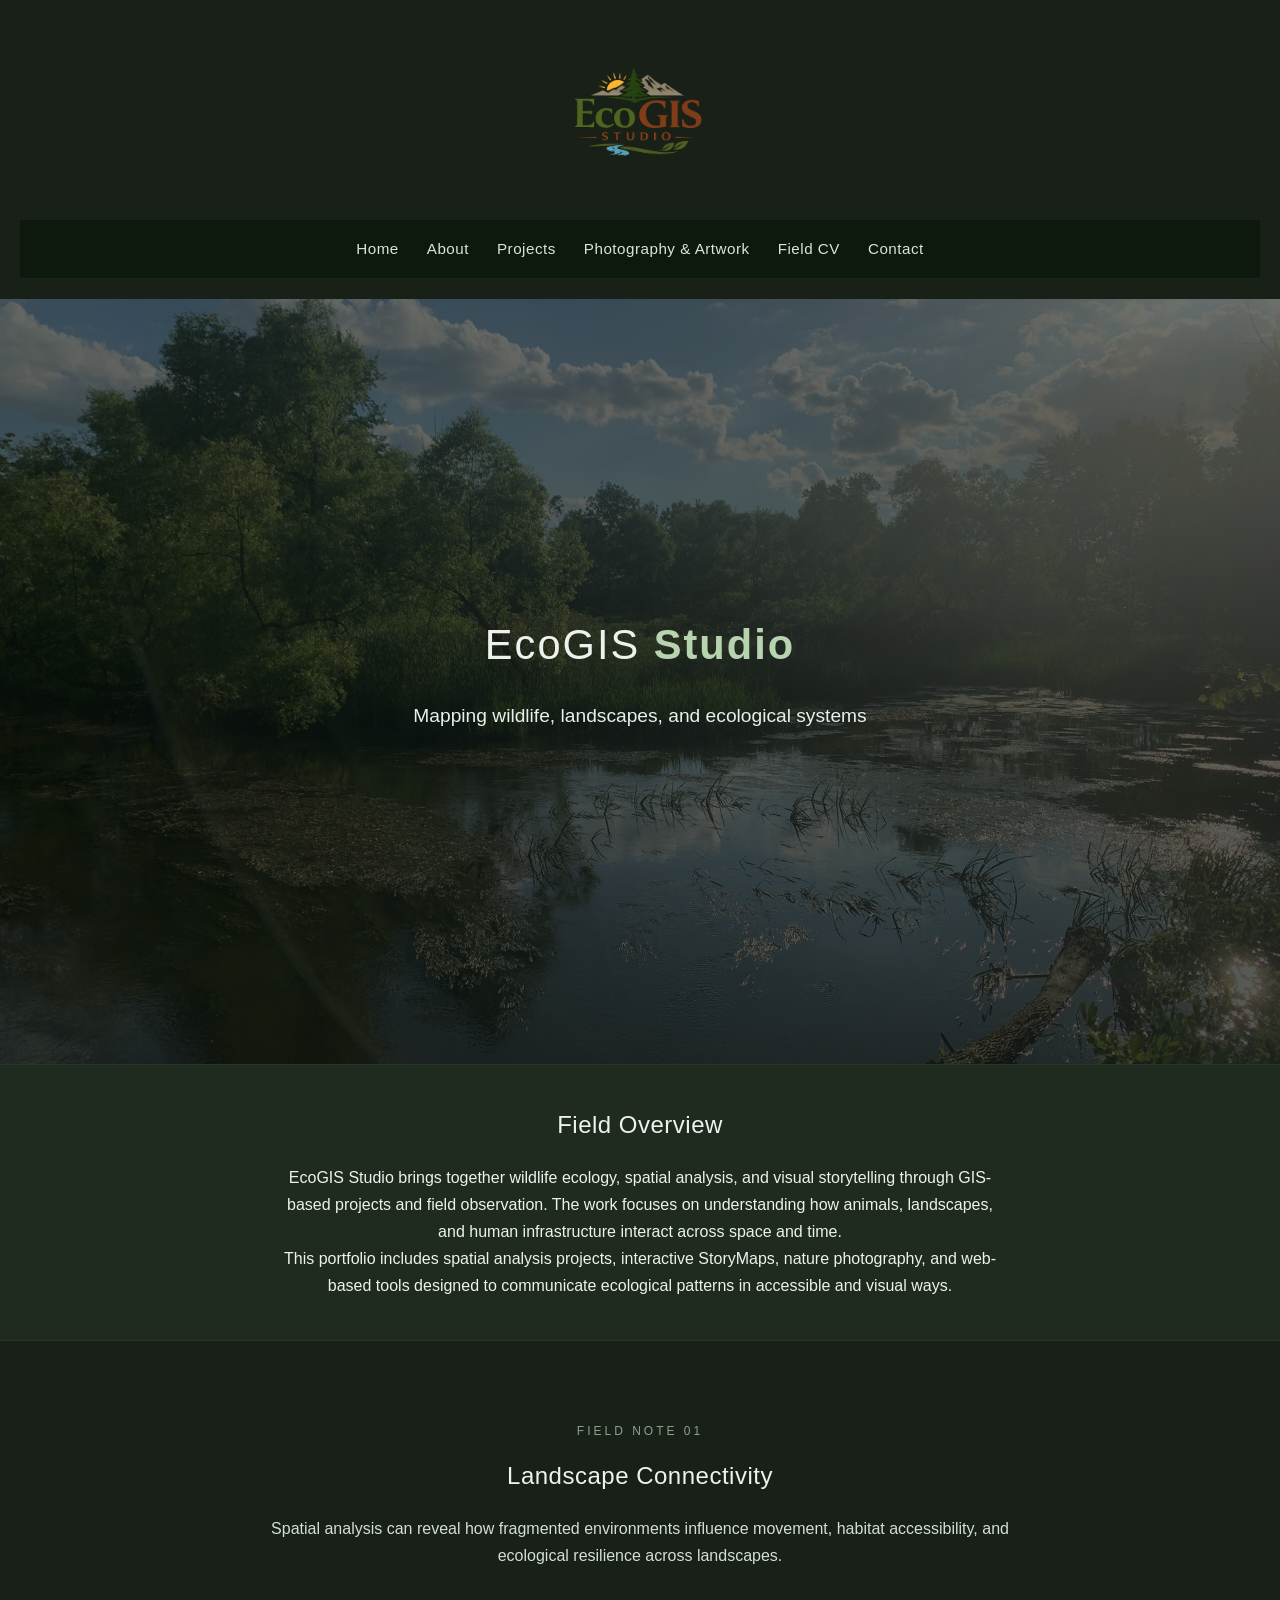
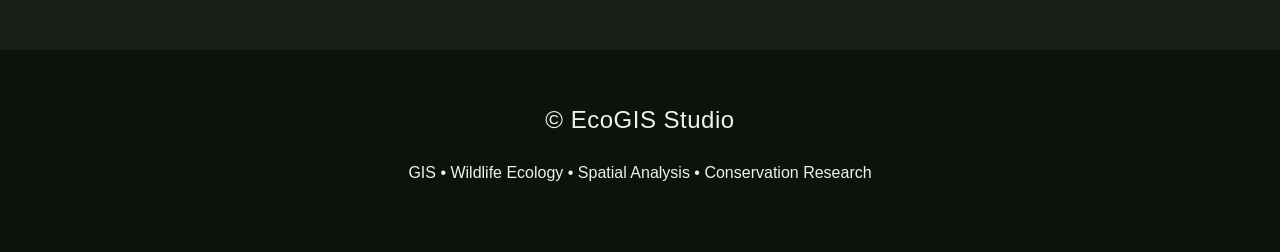
==== commit 69c28eb3: "Update index.html" ====
--- a/index.html
+++ b/index.html
@@ -7,7 +7,6 @@
   <title>EcoGIS Studio | Victoria Carbone</title>
 
   <link rel="stylesheet" href="style.css">
-  <link href="https://fonts.googleapis.com/css2?family=Inter:wght@300;400;500;600&display=swap" rel="stylesheet">
 </head>
 
 <body>
